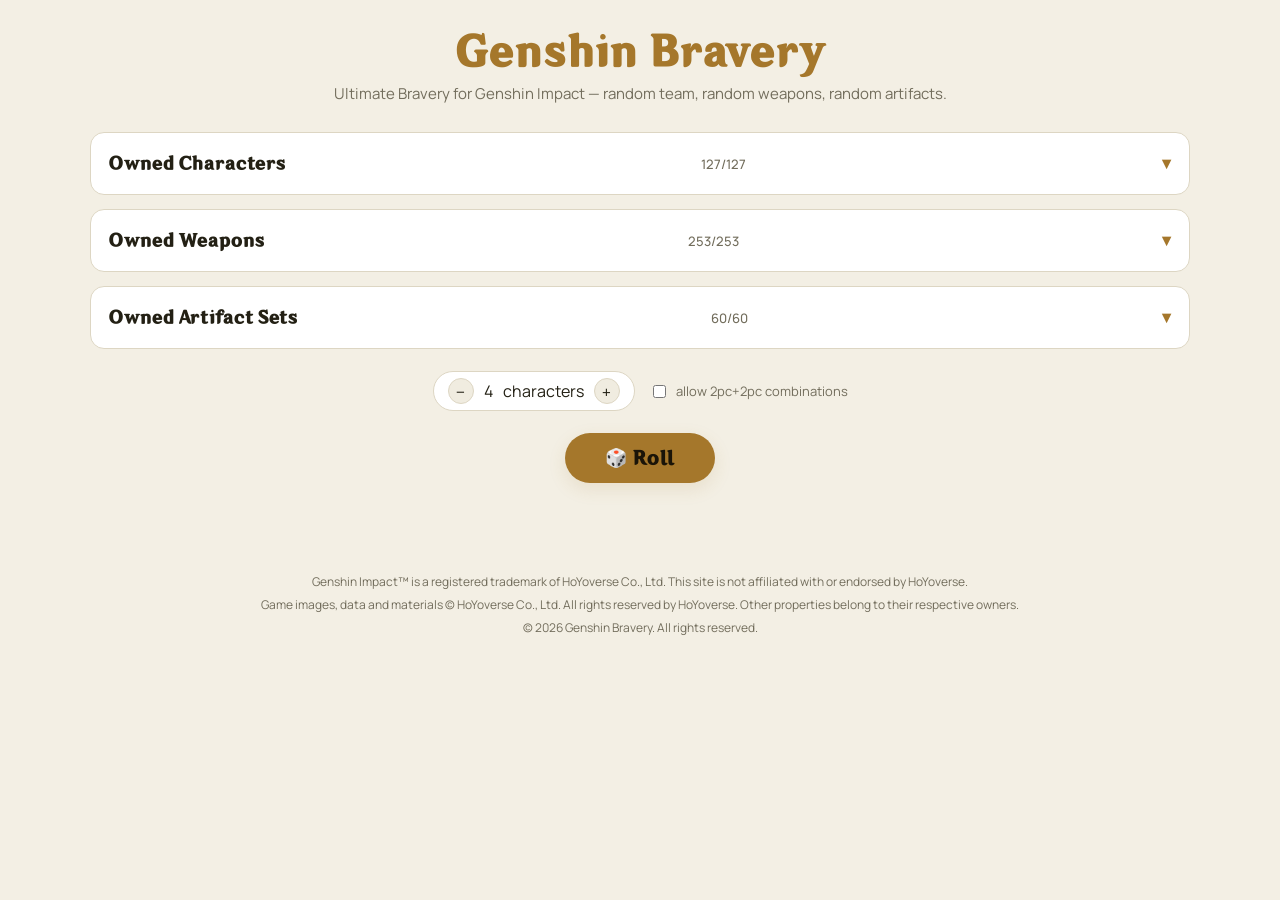
==== index.html @ 504bc33a "Rename teyvat-roulette_1.html to index.html" ====
<!DOCTYPE html>
<html lang="en">
<head>
<meta charset="UTF-8">
<meta name="viewport" content="width=device-width, initial-scale=1, viewport-fit=cover">
<title>Genshin Bravery</title>
<link rel="preconnect" href="https://fonts.googleapis.com">
<link rel="preconnect" href="https://fonts.gstatic.com" crossorigin>
<link href="https://fonts.googleapis.com/css2?family=Manrope:wght@400;500;600;700&display=swap" rel="stylesheet">
<link rel="stylesheet" href="styles.css">
</head>
<body>
<div class="wrap">
<header>
  <h1>Genshin Bravery</h1>
  <p>Ultimate Bravery for Genshin Impact — random team, random weapons, random artifacts.</p>
</header>

<div class="card"><details id="det-chars"><summary>Owned Characters <span class="count" id="chars-count"></span></summary><div id="chars-groups"></div></details></div>
<div class="card"><details id="det-weapons"><summary>Owned Weapons <span class="count" id="weapons-count"></span></summary><div id="weapons-groups"></div></details></div>
<div class="card"><details id="det-artifacts"><summary>Owned Artifact Sets <span class="count" id="artifacts-count"></span></summary><div id="artifacts-groups"></div></details></div>

<div class="controls">
  <div class="stepper"><button id="team-dec">−</button><span id="team-size">4</span> characters<button id="team-inc">+</button></div>
  <label class="toggle-row"><input type="checkbox" id="combo-toggle"> allow 2pc+2pc combinations</label>
</div>

<button class="roll-btn" id="roll-btn">🎲 Roll</button>
<div id="msg"></div>
<div id="results"></div>

<footer>Genshin Impact™ is a registered trademark of HoYoverse Co., Ltd. This site is not affiliated with or endorsed by HoYoverse.</footer>
<footer>Game images, data and materials © HoYoverse Co., Ltd. All rights reserved by HoYoverse. Other properties belong to their respective owners.</footer>
<footer>© 2026 Genshin Bravery. All rights reserved.</footer>
</div>

<script src="data.js"></script>
<script src="app.js"></script>
</body>
</html>
---- styles.css ----
@font-face{
  font-family:'HYWenHei';
  src:url('./fonts/HYWenHei.woff2') format('woff2');
  font-style:normal;
  font-display:swap;
}
:root{
  --bg:#12141c; --surface:#191c27; --surface2:#212533; --line:#2c3040;
  --text:#eae7dc; --muted:#9296a8; --gold:#caa452; --gold-soft:#caa45233;
  box-sizing:border-box;
  padding-top:env(safe-area-inset-top,0px);
  padding-bottom:env(safe-area-inset-bottom,0px);
}
@media (prefers-color-scheme: light){
  :root:not([data-theme="dark"]){
    --bg:#f3efe4; --surface:#ffffff; --surface2:#f0ece0; --line:#ddd6c3;
    --text:#232014; --muted:#726d5c; --gold:#a5772b; --gold-soft:#a5772b22;
  }
}
:root[data-theme="dark"]{
  --bg:#12141c; --surface:#191c27; --surface2:#212533; --line:#2c3040;
  --text:#eae7dc; --muted:#9296a8; --gold:#caa452; --gold-soft:#caa45233;
}
*{box-sizing:border-box;}
html{scroll-padding-top:env(safe-area-inset-top,0px);}
body{margin:0; background:var(--bg); color:var(--text); font-family:'Manrope',system-ui,sans-serif; min-height:100%; padding:28px 18px 60px;}
.wrap{max-width:1100px; margin:0 auto;}
header{text-align:center; margin-bottom:28px;}
h1{font-family:'HYWenHei',serif; font-weight:700; letter-spacing:.02em; font-size:clamp(28px,6vw,40px); margin:0 0 6px; color:var(--gold);}
header p{color:var(--muted); margin:0; font-size:15px;}
.card{background:var(--surface); border:1px solid var(--line); border-radius:14px; padding:16px 18px; margin-bottom:14px;}
details summary{cursor:pointer; font-family:'HYWenHei',serif; font-size:17px; font-weight:600; list-style:none; display:flex; justify-content:space-between; align-items:center; padding:4px 0;}
details summary::-webkit-details-marker{display:none;}
summary .count{font-family:'Manrope',sans-serif; font-weight:500; font-size:13px; color:var(--muted);}
summary::after{content:'▾'; color:var(--gold); transition:transform .2s;}
details[open] summary::after{transform:rotate(180deg);}
.group{margin-top:14px;}
.group-head{display:flex; justify-content:space-between; align-items:center; margin-bottom:9px;}
.group-head b{font-size:13px; letter-spacing:.03em;}
.group-head .mini{background:none; border:1px solid var(--line); color:var(--muted); font-size:11px; border-radius:20px; padding:3px 9px; cursor:pointer;}
.chips{display:grid; grid-template-columns:repeat(auto-fill,minmax(74px,1fr)); gap:12px 9px;}
.item-card{display:flex; flex-direction:column; align-items:center; gap:5px; cursor:pointer; user-select:none;}
.thumb{width:100%; aspect-ratio:1/1; border-radius:11px; background:var(--surface2); border:2px solid var(--line); display:flex; align-items:center; justify-content:center; font-family:'HYWenHei',serif; font-weight:600; font-size:17px; color:var(--muted); position:relative; overflow:hidden; transition:opacity .15s, border-color .15s;}
.thumb img{width:100%; height:100%; object-fit:cover; display:block;}
.item-card:not(.on) .thumb{opacity:.4;}
.item-card.on .thumb{border-color:var(--accent,var(--gold));}
.thumb .check{position:absolute; top:3px; right:3px; width:16px; height:16px; border-radius:50%; background:var(--accent,var(--gold)); color:#12141c; font-size:10px; font-weight:700; display:none; align-items:center; justify-content:center;}
.item-card.on .thumb .check{display:flex;}
.item-label{font-size:10.5px; text-align:center; line-height:1.2; color:var(--text); max-width:80px;}
.controls{display:flex; flex-wrap:wrap; gap:14px; align-items:center; justify-content:center; margin:22px 0;}
.stepper{display:flex; align-items:center; gap:10px; background:var(--surface); border:1px solid var(--line); border-radius:20px; padding:6px 14px;}
.stepper button{width:26px; height:26px; border-radius:50%; border:1px solid var(--line); background:var(--surface2); color:var(--text); font-size:15px; cursor:pointer;}
.toggle-row{display:flex; align-items:center; gap:7px; font-size:13px; color:var(--muted);}
.toggle-row input{accent-color:var(--gold);}
.roll-btn{display:block; margin:0 auto 30px; font-family:'HYWenHei',serif; font-weight:700; font-size:18px; letter-spacing:.03em; background:var(--gold); color:#1a1408; border:none; padding:14px 40px; border-radius:30px; cursor:pointer; box-shadow:0 6px 18px var(--gold-soft);}
.roll-btn:active{transform:translateY(1px);}
#msg{text-align:center; color:var(--muted); font-size:14px; min-height:20px; margin-bottom:10px;}
#results{display:flex; flex-wrap:wrap; justify-content:center; gap:14px;}
.result-card{background:var(--surface); border:1px solid var(--line); border-top:4px solid var(--elc,var(--gold)); border-radius:12px; padding:16px 10px; min-width:0; width:calc((100% - 42px) / 4); height:620px; display:flex; flex-direction:column; align-items:center; position:relative;}
.result-card .result-head{display:flex; flex-direction:column; align-items:center; gap:8px; width:100%; height:190px; flex-shrink:0; text-align:center;}
.result-card .result-icon{width:100%; aspect-ratio:1; height:auto; border-radius:10px; overflow:hidden; border:1px solid var(--line); background:var(--surface2); display:flex; align-items:center; justify-content:center; font-family:'HYWenHei',serif; font-size:12px; font-weight:700; color:var(--text); text-transform:uppercase; flex-shrink:0;}
.result-card .result-head .result-icon{max-width:130px;}
.result-card .result-icon img{width:100%; height:100%; object-fit:cover; display:block;}
.result-card h3{margin:0 0 2px; font-family:'HYWenHei',serif; font-size:19px;}
.result-card .elem{font-size:12px; color:var(--elc,var(--muted)); font-weight:700; letter-spacing:.04em; margin-bottom:12px;}
.result-card .result-section{width:100%; display:flex; justify-content:center; text-align:center;}
.result-card .weapon-result{height:250px; flex-shrink:0; align-items:center;}
.result-card .artifact-result{height:140px; flex-shrink:0; align-items:flex-end; padding-bottom:18px;}
.result-card .result-item{display:flex; flex-direction:column; align-items:center; gap:6px; min-height:22px; max-width:100%; color:var(--text); font-size:11px; word-break:break-word;}
.result-card .result-item b{font-weight:600; line-height:1.2; min-height:27px; display:flex; align-items:flex-start; justify-content:center;}
.result-card .weapon-result .result-item{width:100%;}
.result-card .weapon-result .result-icon{max-width:104px;}
.result-card .artifact-group{display:flex; justify-content:center; gap:6px; width:100%;}
.result-card .artifact-group .result-item{width:calc(50% - 3px);}
.result-card .artifact-group .result-icon{max-width:76px;}
.result-card .result-item .mini-icon{width:20px; height:20px; border-radius:6px; object-fit:cover; display:flex; align-items:center; justify-content:center; background:var(--surface2); border:1px solid var(--line); font-size:8px; color:var(--text); font-family:'HYWenHei',serif; overflow:hidden; flex-shrink:0;}
.result-card .result-item .mini-icon img{width:100%; height:100%; object-fit:cover; display:block;}
.result-card .note{position:absolute; left:10px; right:10px; bottom:6px; font-size:11px; color:var(--gold); text-align:center;}
footer{text-align:center; color:var(--muted); font-size:12px; margin-top:30px;}
footer + footer{margin-top:6px;}
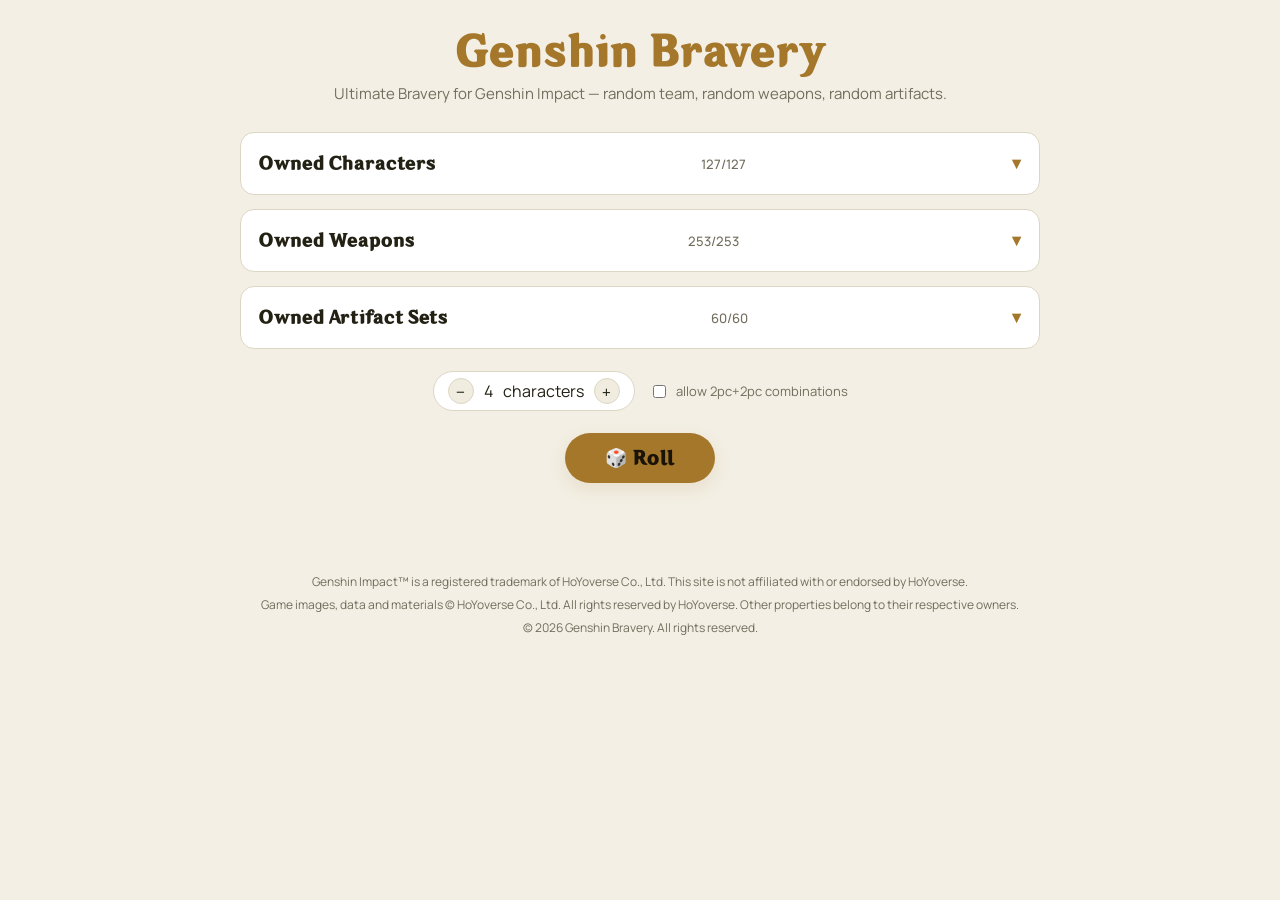
==== commit e4a57090: "added Tartaglia as the browser icon" ====
--- a/index.html
+++ b/index.html
@@ -4,6 +4,7 @@
 <meta charset="UTF-8">
 <meta name="viewport" content="width=device-width, initial-scale=1, viewport-fit=cover">
 <title>Genshin Bravery</title>
+<link rel="icon" type="image/png" href="images/characters/tartaglia.png">
 <link rel="preconnect" href="https://fonts.googleapis.com">
 <link rel="preconnect" href="https://fonts.gstatic.com" crossorigin>
 <link href="https://fonts.googleapis.com/css2?family=Manrope:wght@400;500;600;700&display=swap" rel="stylesheet">
--- a/styles.css
+++ b/styles.css
@@ -24,7 +24,7 @@
 *{box-sizing:border-box;}
 html{scroll-padding-top:env(safe-area-inset-top,0px);}
 body{margin:0; background:var(--bg); color:var(--text); font-family:'Manrope',system-ui,sans-serif; min-height:100%; padding:28px 18px 60px;}
-.wrap{max-width:1100px; margin:0 auto;}
+.wrap{max-width:800px; margin:0 auto;}
 header{text-align:center; margin-bottom:28px;}
 h1{font-family:'HYWenHei',serif; font-weight:700; letter-spacing:.02em; font-size:clamp(28px,6vw,40px); margin:0 0 6px; color:var(--gold);}
 header p{color:var(--muted); margin:0; font-size:15px;}
@@ -55,24 +55,30 @@
 .roll-btn{display:block; margin:0 auto 30px; font-family:'HYWenHei',serif; font-weight:700; font-size:18px; letter-spacing:.03em; background:var(--gold); color:#1a1408; border:none; padding:14px 40px; border-radius:30px; cursor:pointer; box-shadow:0 6px 18px var(--gold-soft);}
 .roll-btn:active{transform:translateY(1px);}
 #msg{text-align:center; color:var(--muted); font-size:14px; min-height:20px; margin-bottom:10px;}
-#results{display:flex; flex-wrap:wrap; justify-content:center; gap:14px;}
-.result-card{background:var(--surface); border:1px solid var(--line); border-top:4px solid var(--elc,var(--gold)); border-radius:12px; padding:16px 10px; min-width:0; width:calc((100% - 42px) / 4); height:620px; display:flex; flex-direction:column; align-items:center; position:relative;}
-.result-card .result-head{display:flex; flex-direction:column; align-items:center; gap:8px; width:100%; height:190px; flex-shrink:0; text-align:center;}
+#results{display:grid; grid-template-columns:repeat(auto-fit,minmax(145px,1fr)); gap:14px;}
+.result-card{background:var(--surface); border:1px solid var(--line); border-top:4px solid var(--elc,var(--gold)); border-radius:12px; padding:16px 10px; min-width:0; width:100%; height:550px; display:flex; flex-direction:column; align-items:center; position:relative;}
+.result-card.combo-result{height:550px;}
+.result-card .result-head{display:flex; flex-direction:column; align-items:center; gap:6px; width:100%; height:125px; flex-shrink:0; text-align:center;}
 .result-card .result-icon{width:100%; aspect-ratio:1; height:auto; border-radius:10px; overflow:hidden; border:1px solid var(--line); background:var(--surface2); display:flex; align-items:center; justify-content:center; font-family:'HYWenHei',serif; font-size:12px; font-weight:700; color:var(--text); text-transform:uppercase; flex-shrink:0;}
-.result-card .result-head .result-icon{max-width:130px;}
+.result-card .result-head .result-icon{max-width:104px;}
 .result-card .result-icon img{width:100%; height:100%; object-fit:cover; display:block;}
-.result-card h3{margin:0 0 2px; font-family:'HYWenHei',serif; font-size:19px;}
-.result-card .elem{font-size:12px; color:var(--elc,var(--muted)); font-weight:700; letter-spacing:.04em; margin-bottom:12px;}
+.result-card h3{margin:0 0 2px; font-family:'HYWenHei',serif; font-size:15px;}
+.result-card .elem{font-size:10px; color:var(--elc,var(--muted)); font-weight:700; letter-spacing:.04em; margin-bottom:10px;}
 .result-card .result-section{width:100%; display:flex; justify-content:center; text-align:center;}
-.result-card .weapon-result{height:250px; flex-shrink:0; align-items:center;}
+.result-card .weapon-result{height:220px; flex-shrink:0; align-items:center;}
 .result-card .artifact-result{height:140px; flex-shrink:0; align-items:flex-end; padding-bottom:18px;}
-.result-card .result-item{display:flex; flex-direction:column; align-items:center; gap:6px; min-height:22px; max-width:100%; color:var(--text); font-size:11px; word-break:break-word;}
+.result-card.combo-result .weapon-result{height:175px;}
+.result-card.combo-result .artifact-result{height:210px; align-items:center; padding-bottom:0;}
+.result-card .result-item{display:flex; flex-direction:column; align-items:center; gap:6px; min-height:22px; max-width:100%; color:var(--text); font-size:11px; overflow-wrap:anywhere;}
 .result-card .result-item b{font-weight:600; line-height:1.2; min-height:27px; display:flex; align-items:flex-start; justify-content:center;}
 .result-card .weapon-result .result-item{width:100%;}
 .result-card .weapon-result .result-icon{max-width:104px;}
 .result-card .artifact-group{display:flex; justify-content:center; gap:6px; width:100%;}
 .result-card .artifact-group .result-item{width:calc(50% - 3px);}
-.result-card .artifact-group .result-icon{max-width:76px;}
+.result-card .artifact-group .result-icon{max-width:104px;}
+.result-card .artifact-group.combo{flex-direction:column; align-items:center; gap:5px;}
+.result-card .artifact-group.combo .result-item{width:100%;}
+.result-card .artifact-group.combo .result-icon{max-width:68px;}
 .result-card .result-item .mini-icon{width:20px; height:20px; border-radius:6px; object-fit:cover; display:flex; align-items:center; justify-content:center; background:var(--surface2); border:1px solid var(--line); font-size:8px; color:var(--text); font-family:'HYWenHei',serif; overflow:hidden; flex-shrink:0;}
 .result-card .result-item .mini-icon img{width:100%; height:100%; object-fit:cover; display:block;}
 .result-card .note{position:absolute; left:10px; right:10px; bottom:6px; font-size:11px; color:var(--gold); text-align:center;}
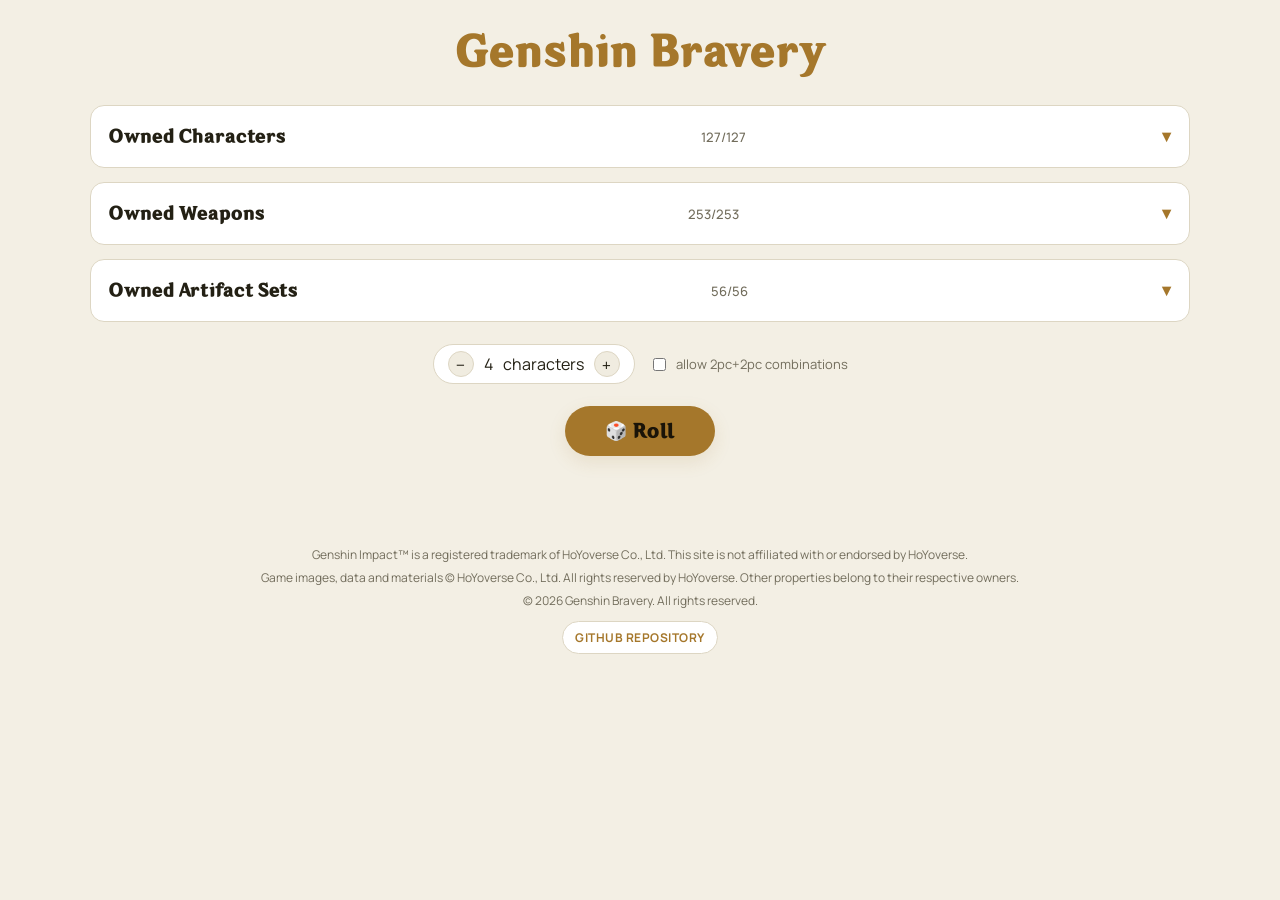
==== commit f6f8dcfe: "check changelog for changes" ====
--- a/index.html
+++ b/index.html
@@ -14,7 +14,6 @@
 <div class="wrap">
 <header>
   <h1>Genshin Bravery</h1>
-  <p>Ultimate Bravery for Genshin Impact — random team, random weapons, random artifacts.</p>
 </header>
 
 <div class="card"><details id="det-chars"><summary>Owned Characters <span class="count" id="chars-count"></span></summary><div id="chars-groups"></div></details></div>
@@ -33,6 +32,7 @@
 <footer>Genshin Impact™ is a registered trademark of HoYoverse Co., Ltd. This site is not affiliated with or endorsed by HoYoverse.</footer>
 <footer>Game images, data and materials © HoYoverse Co., Ltd. All rights reserved by HoYoverse. Other properties belong to their respective owners.</footer>
 <footer>© 2026 Genshin Bravery. All rights reserved.</footer>
+<footer><a class="repo-badge" href="https://github.com/lockedluster/genshin-bravery" target="_blank" rel="noopener noreferrer">GitHub Repository</a></footer>
 </div>
 
 <script src="data.js"></script>
--- a/styles.css
+++ b/styles.css
@@ -24,8 +24,10 @@
 *{box-sizing:border-box;}
 html{scroll-padding-top:env(safe-area-inset-top,0px);}
 body{margin:0; background:var(--bg); color:var(--text); font-family:'Manrope',system-ui,sans-serif; min-height:100%; padding:28px 18px 60px;}
-.wrap{max-width:800px; margin:0 auto;}
+.wrap{max-width:1100px; margin:0 auto;}
 header{text-align:center; margin-bottom:28px;}
+.repo-badge{display:inline-flex; align-items:center; justify-content:center; padding:7px 12px; border-radius:999px; border:1px solid var(--line); background:var(--surface); color:var(--gold); text-decoration:none; font-size:12px; font-weight:700; letter-spacing:.04em; text-transform:uppercase; transition:all .15s ease;}
+.repo-badge:hover,.repo-badge:focus-visible{background:var(--surface2); border-color:var(--gold); text-decoration:none; transform:translateY(-1px);}
 h1{font-family:'HYWenHei',serif; font-weight:700; letter-spacing:.02em; font-size:clamp(28px,6vw,40px); margin:0 0 6px; color:var(--gold);}
 header p{color:var(--muted); margin:0; font-size:15px;}
 .card{background:var(--surface); border:1px solid var(--line); border-radius:14px; padding:16px 18px; margin-bottom:14px;}
@@ -55,8 +57,8 @@
 .roll-btn{display:block; margin:0 auto 30px; font-family:'HYWenHei',serif; font-weight:700; font-size:18px; letter-spacing:.03em; background:var(--gold); color:#1a1408; border:none; padding:14px 40px; border-radius:30px; cursor:pointer; box-shadow:0 6px 18px var(--gold-soft);}
 .roll-btn:active{transform:translateY(1px);}
 #msg{text-align:center; color:var(--muted); font-size:14px; min-height:20px; margin-bottom:10px;}
-#results{display:grid; grid-template-columns:repeat(auto-fit,minmax(145px,1fr)); gap:14px;}
-.result-card{background:var(--surface); border:1px solid var(--line); border-top:4px solid var(--elc,var(--gold)); border-radius:12px; padding:16px 10px; min-width:0; width:100%; height:550px; display:flex; flex-direction:column; align-items:center; position:relative;}
+#results{display:grid; grid-template-columns:repeat(auto-fit,minmax(145px,max-content)); gap:14px; justify-content:center;}
+.result-card{background:var(--surface); border:1px solid var(--line); border-top:4px solid var(--elc,var(--gold)); border-radius:12px; padding:16px 10px; min-width:0; width:175px; max-width:100%; height:550px; display:flex; flex-direction:column; align-items:center; position:relative;}
 .result-card.combo-result{height:550px;}
 .result-card .result-head{display:flex; flex-direction:column; align-items:center; gap:6px; width:100%; height:125px; flex-shrink:0; text-align:center;}
 .result-card .result-icon{width:100%; aspect-ratio:1; height:auto; border-radius:10px; overflow:hidden; border:1px solid var(--line); background:var(--surface2); display:flex; align-items:center; justify-content:center; font-family:'HYWenHei',serif; font-size:12px; font-weight:700; color:var(--text); text-transform:uppercase; flex-shrink:0;}
@@ -84,3 +86,4 @@
 .result-card .note{position:absolute; left:10px; right:10px; bottom:6px; font-size:11px; color:var(--gold); text-align:center;}
 footer{text-align:center; color:var(--muted); font-size:12px; margin-top:30px;}
 footer + footer{margin-top:6px;}
+footer:last-child{margin-top:12px;}
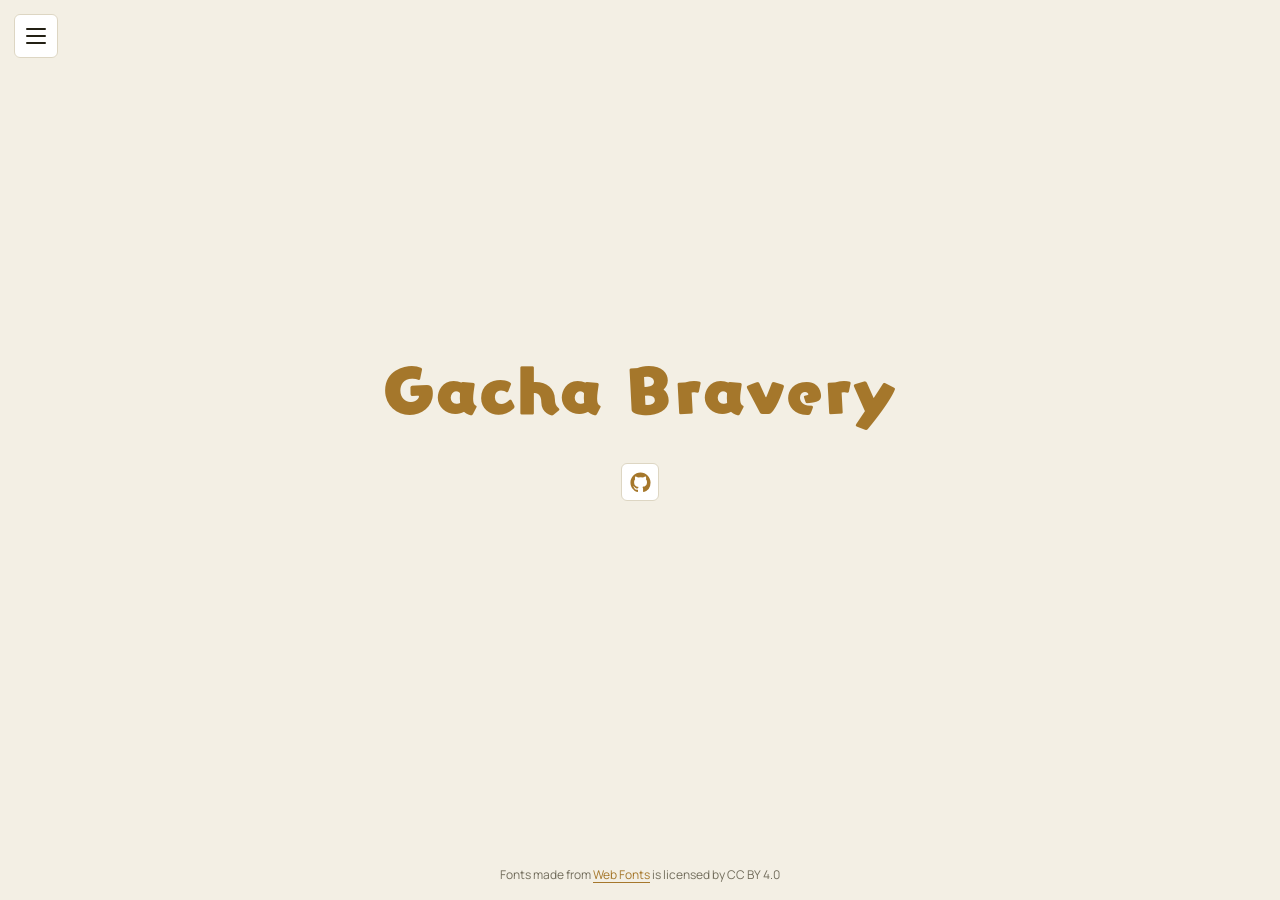
==== commit 6782cf8c: "10/10/26 Changelog" ====
--- a/index.html
+++ b/index.html
@@ -3,39 +3,42 @@
 <head>
 <meta charset="UTF-8">
 <meta name="viewport" content="width=device-width, initial-scale=1, viewport-fit=cover">
-<title>Genshin Bravery</title>
+<title>Gacha Bravery</title>
 <link rel="icon" type="image/png" href="images/characters/tartaglia.png">
 <link rel="preconnect" href="https://fonts.googleapis.com">
 <link rel="preconnect" href="https://fonts.gstatic.com" crossorigin>
 <link href="https://fonts.googleapis.com/css2?family=Manrope:wght@400;500;600;700&display=swap" rel="stylesheet">
 <link rel="stylesheet" href="styles.css">
 </head>
-<body>
-<div class="wrap">
-<header>
-  <h1>Genshin Bravery</h1>
-</header>
-
-<div class="card"><details id="det-chars"><summary>Owned Characters <span class="count" id="chars-count"></span></summary><div id="chars-groups"></div></details></div>
-<div class="card"><details id="det-weapons"><summary>Owned Weapons <span class="count" id="weapons-count"></span></summary><div id="weapons-groups"></div></details></div>
-<div class="card"><details id="det-artifacts"><summary>Owned Artifact Sets <span class="count" id="artifacts-count"></span></summary><div id="artifacts-groups"></div></details></div>
-
-<div class="controls">
-  <div class="stepper"><button id="team-dec">−</button><span id="team-size">4</span> characters<button id="team-inc">+</button></div>
-  <label class="toggle-row"><input type="checkbox" id="combo-toggle"> allow 2pc+2pc combinations</label>
-</div>
-
-<button class="roll-btn" id="roll-btn">🎲 Roll</button>
-<div id="msg"></div>
-<div id="results"></div>
-
-<footer>Genshin Impact™ is a registered trademark of HoYoverse Co., Ltd. This site is not affiliated with or endorsed by HoYoverse.</footer>
-<footer>Game images, data and materials © HoYoverse Co., Ltd. All rights reserved by HoYoverse. Other properties belong to their respective owners.</footer>
-<footer>© 2026 Genshin Bravery. All rights reserved.</footer>
-<footer><a class="repo-badge" href="https://github.com/lockedluster/genshin-bravery" target="_blank" rel="noopener noreferrer">GitHub Repository</a></footer>
-</div>
-
-<script src="data.js"></script>
-<script src="app.js"></script>
+<body class="landing-page">
+<button class="sidebar-toggle" type="button" aria-label="Open game menu" aria-controls="game-sidebar" aria-expanded="false">
+  <span></span><span></span><span></span>
+</button>
+<aside class="game-sidebar" id="game-sidebar" aria-label="Game options" aria-hidden="true" inert>
+  <h2>Games</h2>
+  <nav>
+    <a class="game-link" href="index.html">Home</a>
+    <a class="game-link" href="genshin.html">Genshin Impact</a>
+    <button class="game-link" type="button" disabled aria-label="Honkai: Star Rail, unavailable">
+      Honkai: Star Rail
+    </button>
+    <button class="game-link" type="button" disabled aria-label="Zenless Zone Zero, unavailable">
+      Zenless Zone Zero
+    </button>
+    <button class="game-link" type="button" disabled aria-label="Wuthering Waves, unavailable">
+      Wuthering Waves
+    </button>
+  </nav>
+</aside>
+<main class="landing-main">
+  <h1>Gacha Bravery</h1>
+  <a class="github-link" href="https://github.com/lockedluster" target="_blank" rel="noopener noreferrer" aria-label="GitHub profile: lockedluster" title="GitHub profile">
+    <svg viewBox="0 0 24 24" aria-hidden="true"><path fill="currentColor" d="M12 .5C5.65.5.5 5.65.5 12c0 5.09 3.29 9.4 7.86 10.93.58.1.79-.25.79-.56 0-.27-.01-1.16-.02-2.1-3.2.7-3.88-1.36-3.88-1.36-.53-1.34-1.28-1.7-1.28-1.7-1.05-.72.08-.71.08-.71 1.16.08 1.77 1.19 1.77 1.19 1.03 1.76 2.7 1.25 3.36.95.1-.74.4-1.25.73-1.54-2.55-.29-5.23-1.28-5.23-5.7 0-1.26.45-2.29 1.19-3.1-.12-.29-.52-1.47.11-3.06 0 0 .97-.31 3.18 1.18a11.1 11.1 0 0 1 5.79 0c2.2-1.49 3.17-1.18 3.17-1.18.63 1.59.23 2.77.12 3.06.74.81 1.18 1.84 1.18 3.1 0 4.43-2.69 5.41-5.25 5.69.41.36.78 1.06.78 2.14 0 1.54-.01 2.78-.01 3.16 0 .31.21.67.8.56A11.5 11.5 0 0 0 23.5 12C23.5 5.65 18.35.5 12 .5Z"/></svg>
+  </a>
+</main>
+<script src="sidebar.js"></script>
+<footer class="landing-footer">
+  <div>Fonts made from <a href="http://www.onlinewebfonts.com">Web Fonts</a> is licensed by CC BY 4.0</div>
+</footer>
 </body>
 </html>
--- a/styles.css
+++ b/styles.css
@@ -1,6 +1,12 @@
 @font-face{
   font-family:'HYWenHei';
   src:url('./fonts/HYWenHei.woff2') format('woff2');
+  font-style:normal;
+  font-display:swap;
+}
+@font-face{
+  font-family:'FOT-Yuruka Std';
+  src:url('./fonts/FOT-Yuruka Std.woff2') format('woff2');
   font-style:normal;
   font-display:swap;
 }
@@ -28,6 +34,9 @@
 header{text-align:center; margin-bottom:28px;}
 .repo-badge{display:inline-flex; align-items:center; justify-content:center; padding:7px 12px; border-radius:999px; border:1px solid var(--line); background:var(--surface); color:var(--gold); text-decoration:none; font-size:12px; font-weight:700; letter-spacing:.04em; text-transform:uppercase; transition:all .15s ease;}
 .repo-badge:hover,.repo-badge:focus-visible{background:var(--surface2); border-color:var(--gold); text-decoration:none; transform:translateY(-1px);}
+.github-link{display:inline-flex; width:38px; height:38px; align-items:center; justify-content:center; border:1px solid var(--line); border-radius:6px; background:var(--surface); color:var(--gold); transition:background .15s ease,border-color .15s ease,color .15s ease;}
+.github-link svg{width:21px; height:21px;}
+.github-link:hover,.github-link:focus-visible{background:var(--surface2); border-color:var(--gold); color:var(--text);}
 h1{font-family:'HYWenHei',serif; font-weight:700; letter-spacing:.02em; font-size:clamp(28px,6vw,40px); margin:0 0 6px; color:var(--gold);}
 header p{color:var(--muted); margin:0; font-size:15px;}
 .card{background:var(--surface); border:1px solid var(--line); border-radius:14px; padding:16px 18px; margin-bottom:14px;}
@@ -58,7 +67,9 @@
 .roll-btn:active{transform:translateY(1px);}
 #msg{text-align:center; color:var(--muted); font-size:14px; min-height:20px; margin-bottom:10px;}
 #results{display:grid; grid-template-columns:repeat(auto-fit,minmax(145px,max-content)); gap:14px; justify-content:center;}
-.result-card{background:var(--surface); border:1px solid var(--line); border-top:4px solid var(--elc,var(--gold)); border-radius:12px; padding:16px 10px; min-width:0; width:175px; max-width:100%; height:550px; display:flex; flex-direction:column; align-items:center; position:relative;}
+.result-card{background:var(--surface); border:1px solid var(--line); border-top:4px solid var(--elc,var(--gold)); border-radius:12px; padding:16px 10px; min-width:0; width:175px; max-width:100%; height:550px; display:flex; flex-direction:column; align-items:center; position:relative; animation:result-card-reveal .42s cubic-bezier(.2,.75,.3,1) both; animation-delay:var(--reveal-delay,0ms);}
+@keyframes result-card-reveal{from{opacity:0; transform:translateY(14px) scale(.97);}to{opacity:1; transform:translateY(0) scale(1);}}
+@media (prefers-reduced-motion:reduce){.result-card{animation:none;}}
 .result-card.combo-result{height:550px;}
 .result-card .result-head{display:flex; flex-direction:column; align-items:center; gap:6px; width:100%; height:125px; flex-shrink:0; text-align:center;}
 .result-card .result-icon{width:100%; aspect-ratio:1; height:auto; border-radius:10px; overflow:hidden; border:1px solid var(--line); background:var(--surface2); display:flex; align-items:center; justify-content:center; font-family:'HYWenHei',serif; font-size:12px; font-weight:700; color:var(--text); text-transform:uppercase; flex-shrink:0;}
@@ -87,3 +98,26 @@
 footer{text-align:center; color:var(--muted); font-size:12px; margin-top:30px;}
 footer + footer{margin-top:6px;}
 footer:last-child{margin-top:12px;}
+.landing-page{display:flex; flex-direction:column; min-height:100vh; padding:0;}
+.game-sidebar{position:fixed; z-index:20; inset:0 auto 0 0; width:min(280px,85vw); padding:76px 18px 24px; background:var(--surface); border-right:1px solid var(--line); box-shadow:12px 0 32px #0003; transform:translateX(-105%); visibility:hidden; transition:transform .22s ease,visibility .22s;}
+.sidebar-open .game-sidebar{transform:translateX(0); visibility:visible;}
+.sidebar-toggle{position:fixed; z-index:30; top:14px; left:14px; display:grid; align-content:center; justify-items:center; gap:5px; width:44px; height:44px; padding:0; border:1px solid var(--line); border-radius:6px; background:var(--surface); color:var(--text); cursor:pointer;}
+.sidebar-toggle span{width:20px; height:2px; border-radius:1px; background:currentColor;}
+.sidebar-toggle:hover,.sidebar-toggle:focus-visible{border-color:var(--gold); outline-color:var(--gold);}
+.game-sidebar h2{margin:0 0 22px; color:var(--muted); font-size:12px; font-weight:700; letter-spacing:.12em; text-transform:uppercase;}
+.game-sidebar nav{display:grid; gap:8px;}
+.game-link{display:flex; align-items:center; width:100%; min-height:46px; padding:0 13px; border:1px solid transparent; border-radius:6px; background:transparent; color:var(--text); font:600 14px 'Manrope',system-ui,sans-serif; text-align:left; text-decoration:none; cursor:pointer;}
+.game-link[href]:hover,.game-link[href]:focus-visible{background:var(--surface2); border-color:var(--line);}
+.game-link:disabled{color:var(--muted); cursor:not-allowed; opacity:.6;}
+.landing-main{display:flex; flex:1; flex-direction:column; align-items:center; justify-content:center; gap:16px; min-width:0; min-height:0; padding:32px;}
+.landing-main h1{font-family:'FOT-Yuruka Std',serif; font-weight:400; margin:0; text-align:center; font-size:clamp(32px,6vw,56px);}
+.landing-footer{display:flex; align-items:center; justify-content:center; gap:16px; width:100%; margin:0; padding:16px 24px max(16px,env(safe-area-inset-bottom,0px)); color:var(--muted); font-size:12px; line-height:1.6; text-align:center;}
+.landing-footer a{color:var(--gold); text-underline-offset:3px;}
+.landing-footer a:hover,.landing-footer a:focus-visible{color:var(--text);}
+@media(max-width:600px){
+  .game-sidebar nav{grid-template-columns:1fr;}
+  .game-link{padding:0 9px; font-size:12px;}
+  .landing-footer{padding-right:16px; padding-left:16px;}
+}
+body:not(.landing-page) .wrap{padding-top:40px;}
+@media(prefers-reduced-motion:reduce){.game-sidebar{transition:none;}}
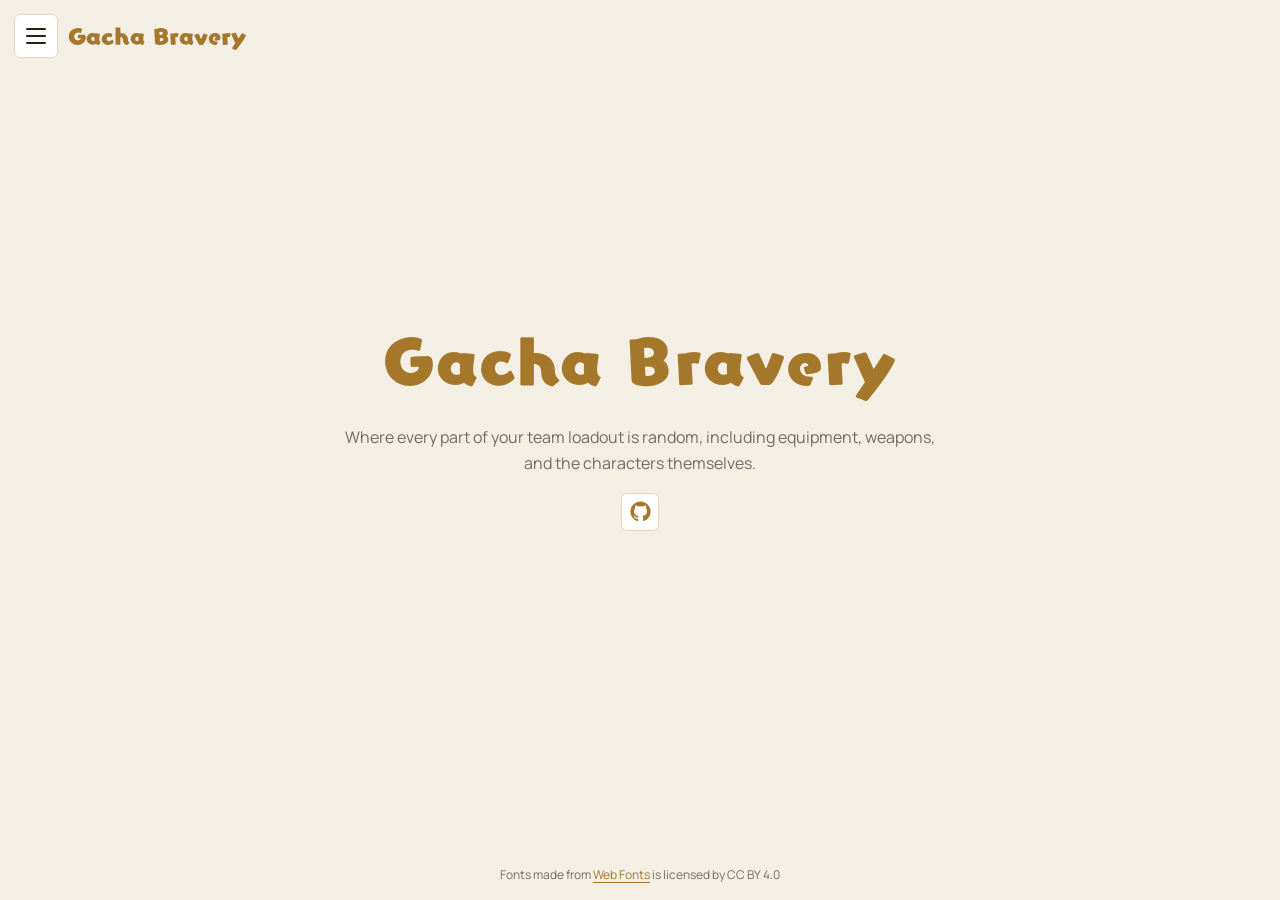
==== commit 208c1e61: "10/10/26 Changelog v2" ====
--- a/index.html
+++ b/index.html
@@ -14,10 +14,10 @@
 <button class="sidebar-toggle" type="button" aria-label="Open game menu" aria-controls="game-sidebar" aria-expanded="false">
   <span></span><span></span><span></span>
 </button>
+<a class="brand-link" href="index.html">Gacha Bravery</a>
 <aside class="game-sidebar" id="game-sidebar" aria-label="Game options" aria-hidden="true" inert>
   <h2>Games</h2>
   <nav>
-    <a class="game-link" href="index.html">Home</a>
     <a class="game-link" href="genshin.html">Genshin Impact</a>
     <button class="game-link" type="button" disabled aria-label="Honkai: Star Rail, unavailable">
       Honkai: Star Rail
@@ -32,6 +32,7 @@
 </aside>
 <main class="landing-main">
   <h1>Gacha Bravery</h1>
+  <p class="landing-description">Where every part of your team loadout is random, including equipment, weapons, and the characters themselves.</p>
   <a class="github-link" href="https://github.com/lockedluster" target="_blank" rel="noopener noreferrer" aria-label="GitHub profile: lockedluster" title="GitHub profile">
     <svg viewBox="0 0 24 24" aria-hidden="true"><path fill="currentColor" d="M12 .5C5.65.5.5 5.65.5 12c0 5.09 3.29 9.4 7.86 10.93.58.1.79-.25.79-.56 0-.27-.01-1.16-.02-2.1-3.2.7-3.88-1.36-3.88-1.36-.53-1.34-1.28-1.7-1.28-1.7-1.05-.72.08-.71.08-.71 1.16.08 1.77 1.19 1.77 1.19 1.03 1.76 2.7 1.25 3.36.95.1-.74.4-1.25.73-1.54-2.55-.29-5.23-1.28-5.23-5.7 0-1.26.45-2.29 1.19-3.1-.12-.29-.52-1.47.11-3.06 0 0 .97-.31 3.18 1.18a11.1 11.1 0 0 1 5.79 0c2.2-1.49 3.17-1.18 3.17-1.18.63 1.59.23 2.77.12 3.06.74.81 1.18 1.84 1.18 3.1 0 4.43-2.69 5.41-5.25 5.69.41.36.78 1.06.78 2.14 0 1.54-.01 2.78-.01 3.16 0 .31.21.67.8.56A11.5 11.5 0 0 0 23.5 12C23.5 5.65 18.35.5 12 .5Z"/></svg>
   </a>
--- a/styles.css
+++ b/styles.css
@@ -31,6 +31,19 @@
 html{scroll-padding-top:env(safe-area-inset-top,0px);}
 body{margin:0; background:var(--bg); color:var(--text); font-family:'Manrope',system-ui,sans-serif; min-height:100%; padding:28px 18px 60px;}
 .wrap{max-width:1100px; margin:0 auto;}
+.genshin-layout{display:grid; grid-template-columns:minmax(0,1fr) 270px; gap:22px; align-items:start;}
+.genshin-main{min-width:0;}
+.roll-history{position:sticky; top:18px; max-height:calc(100vh - 36px); overflow:auto; padding:14px;}
+.history-heading{display:flex; align-items:center; justify-content:center; padding-bottom:11px; border-bottom:1px solid var(--line); text-align:center;}
+.history-heading h2{margin:0; font-family:'HYWenHei',serif; font-size:17px;}
+#roll-history{display:grid; gap:10px; margin:0; padding:12px 0 0; list-style:none;}
+.history-empty{padding:16px 4px; color:var(--muted); font-size:12px; text-align:center;}
+.history-entry{min-width:0;}
+.history-roll{display:block; width:100%; padding:7px; border:1px solid var(--line); border-radius:6px; background:var(--surface2); cursor:pointer;}
+.history-roll:hover,.history-roll:focus-visible,.history-roll[aria-current="true"]{border-color:var(--gold); outline-color:var(--gold);}
+.history-characters{display:flex; align-items:center; justify-content:center; gap:6px; min-width:0;}
+.history-avatar{display:flex; width:42px; aspect-ratio:1; flex:0 0 42px; align-items:center; justify-content:center; overflow:hidden; border:1px solid var(--line); border-radius:5px; background:var(--surface); color:var(--muted); font:700 11px 'HYWenHei',serif;}
+.history-avatar img{display:block; width:100%; height:100%; object-fit:cover;}
 header{text-align:center; margin-bottom:28px;}
 .repo-badge{display:inline-flex; align-items:center; justify-content:center; padding:7px 12px; border-radius:999px; border:1px solid var(--line); background:var(--surface); color:var(--gold); text-decoration:none; font-size:12px; font-weight:700; letter-spacing:.04em; text-transform:uppercase; transition:all .15s ease;}
 .repo-badge:hover,.repo-badge:focus-visible{background:var(--surface2); border-color:var(--gold); text-decoration:none; transform:translateY(-1px);}
@@ -63,9 +76,9 @@
 .stepper button{width:26px; height:26px; border-radius:50%; border:1px solid var(--line); background:var(--surface2); color:var(--text); font-size:15px; cursor:pointer;}
 .toggle-row{display:flex; align-items:center; gap:7px; font-size:13px; color:var(--muted);}
 .toggle-row input{accent-color:var(--gold);}
-.roll-btn{display:block; margin:0 auto 30px; font-family:'HYWenHei',serif; font-weight:700; font-size:18px; letter-spacing:.03em; background:var(--gold); color:#1a1408; border:none; padding:14px 40px; border-radius:30px; cursor:pointer; box-shadow:0 6px 18px var(--gold-soft);}
+.roll-btn{display:block; margin:0 auto 20px; font-family:'HYWenHei',serif; font-weight:700; font-size:18px; letter-spacing:.03em; background:var(--gold); color:#1a1408; border:none; padding:14px 40px; border-radius:30px; cursor:pointer; box-shadow:0 6px 18px var(--gold-soft);}
 .roll-btn:active{transform:translateY(1px);}
-#msg{text-align:center; color:var(--muted); font-size:14px; min-height:20px; margin-bottom:10px;}
+#msg{text-align:center; color:var(--muted); font-size:14px; min-height:15px; margin-bottom:10px;}
 #results{display:grid; grid-template-columns:repeat(auto-fit,minmax(145px,max-content)); gap:14px; justify-content:center;}
 .result-card{background:var(--surface); border:1px solid var(--line); border-top:4px solid var(--elc,var(--gold)); border-radius:12px; padding:16px 10px; min-width:0; width:175px; max-width:100%; height:550px; display:flex; flex-direction:column; align-items:center; position:relative; animation:result-card-reveal .42s cubic-bezier(.2,.75,.3,1) both; animation-delay:var(--reveal-delay,0ms);}
 @keyframes result-card-reveal{from{opacity:0; transform:translateY(14px) scale(.97);}to{opacity:1; transform:translateY(0) scale(1);}}
@@ -104,6 +117,8 @@
 .sidebar-toggle{position:fixed; z-index:30; top:14px; left:14px; display:grid; align-content:center; justify-items:center; gap:5px; width:44px; height:44px; padding:0; border:1px solid var(--line); border-radius:6px; background:var(--surface); color:var(--text); cursor:pointer;}
 .sidebar-toggle span{width:20px; height:2px; border-radius:1px; background:currentColor;}
 .sidebar-toggle:hover,.sidebar-toggle:focus-visible{border-color:var(--gold); outline-color:var(--gold);}
+.brand-link{position:fixed; z-index:30; top:14px; left:68px; display:flex; min-height:44px; align-items:center; color:var(--gold); font:400 20px 'FOT-Yuruka Std','HYWenHei',serif; text-decoration:none;}
+.brand-link:hover,.brand-link:focus-visible{color:var(--text); text-decoration:none; outline-color:var(--gold);}
 .game-sidebar h2{margin:0 0 22px; color:var(--muted); font-size:12px; font-weight:700; letter-spacing:.12em; text-transform:uppercase;}
 .game-sidebar nav{display:grid; gap:8px;}
 .game-link{display:flex; align-items:center; width:100%; min-height:46px; padding:0 13px; border:1px solid transparent; border-radius:6px; background:transparent; color:var(--text); font:600 14px 'Manrope',system-ui,sans-serif; text-align:left; text-decoration:none; cursor:pointer;}
@@ -111,6 +126,7 @@
 .game-link:disabled{color:var(--muted); cursor:not-allowed; opacity:.6;}
 .landing-main{display:flex; flex:1; flex-direction:column; align-items:center; justify-content:center; gap:16px; min-width:0; min-height:0; padding:32px;}
 .landing-main h1{font-family:'FOT-Yuruka Std',serif; font-weight:400; margin:0; text-align:center; font-size:clamp(32px,6vw,56px);}
+.landing-description{max-width:620px; margin:-10px 0 0; color:var(--muted); font-size:16px; line-height:1.65; text-align:center;}
 .landing-footer{display:flex; align-items:center; justify-content:center; gap:16px; width:100%; margin:0; padding:16px 24px max(16px,env(safe-area-inset-bottom,0px)); color:var(--muted); font-size:12px; line-height:1.6; text-align:center;}
 .landing-footer a{color:var(--gold); text-underline-offset:3px;}
 .landing-footer a:hover,.landing-footer a:focus-visible{color:var(--text);}
@@ -120,4 +136,11 @@
   .landing-footer{padding-right:16px; padding-left:16px;}
 }
 body:not(.landing-page) .wrap{padding-top:40px;}
+@media(max-width:900px){
+  .genshin-layout{grid-template-columns:minmax(0,1fr) 230px; gap:14px;}
+}
+@media(max-width:680px){
+  .genshin-layout{grid-template-columns:1fr;}
+  .roll-history{position:static; max-height:340px;}
+}
 @media(prefers-reduced-motion:reduce){.game-sidebar{transition:none;}}
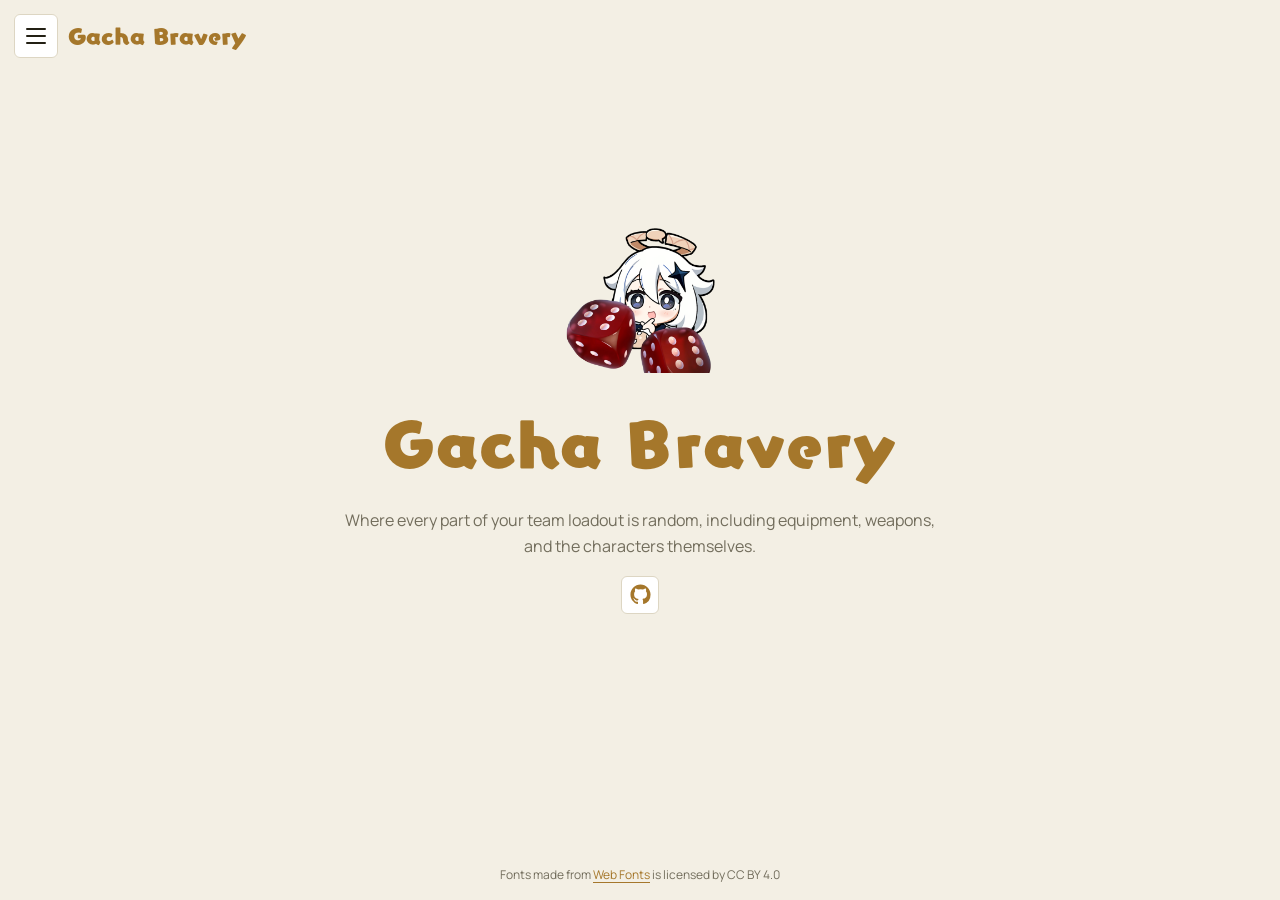
==== commit 400e81b4: "12/10/26 Changelog" ====
--- a/index.html
+++ b/index.html
@@ -4,7 +4,7 @@
 <meta charset="UTF-8">
 <meta name="viewport" content="width=device-width, initial-scale=1, viewport-fit=cover">
 <title>Gacha Bravery</title>
-<link rel="icon" type="image/png" href="images/characters/tartaglia.png">
+<link rel="icon" type="image/png" href="images/gacha-bravery-logo.png">
 <link rel="preconnect" href="https://fonts.googleapis.com">
 <link rel="preconnect" href="https://fonts.gstatic.com" crossorigin>
 <link href="https://fonts.googleapis.com/css2?family=Manrope:wght@400;500;600;700&display=swap" rel="stylesheet">
@@ -31,6 +31,7 @@
   </nav>
 </aside>
 <main class="landing-main">
+  <img class="landing-logo" src="images/gacha-bravery-logo.png" alt="">
   <h1>Gacha Bravery</h1>
   <p class="landing-description">Where every part of your team loadout is random, including equipment, weapons, and the characters themselves.</p>
   <a class="github-link" href="https://github.com/lockedluster" target="_blank" rel="noopener noreferrer" aria-label="GitHub profile: lockedluster" title="GitHub profile">
--- a/styles.css
+++ b/styles.css
@@ -125,6 +125,7 @@
 .game-link[href]:hover,.game-link[href]:focus-visible{background:var(--surface2); border-color:var(--line);}
 .game-link:disabled{color:var(--muted); cursor:not-allowed; opacity:.6;}
 .landing-main{display:flex; flex:1; flex-direction:column; align-items:center; justify-content:center; gap:16px; min-width:0; min-height:0; padding:32px;}
+.landing-logo{width:150px; height:150px; object-fit:contain;}
 .landing-main h1{font-family:'FOT-Yuruka Std',serif; font-weight:400; margin:0; text-align:center; font-size:clamp(32px,6vw,56px);}
 .landing-description{max-width:620px; margin:-10px 0 0; color:var(--muted); font-size:16px; line-height:1.65; text-align:center;}
 .landing-footer{display:flex; align-items:center; justify-content:center; gap:16px; width:100%; margin:0; padding:16px 24px max(16px,env(safe-area-inset-bottom,0px)); color:var(--muted); font-size:12px; line-height:1.6; text-align:center;}
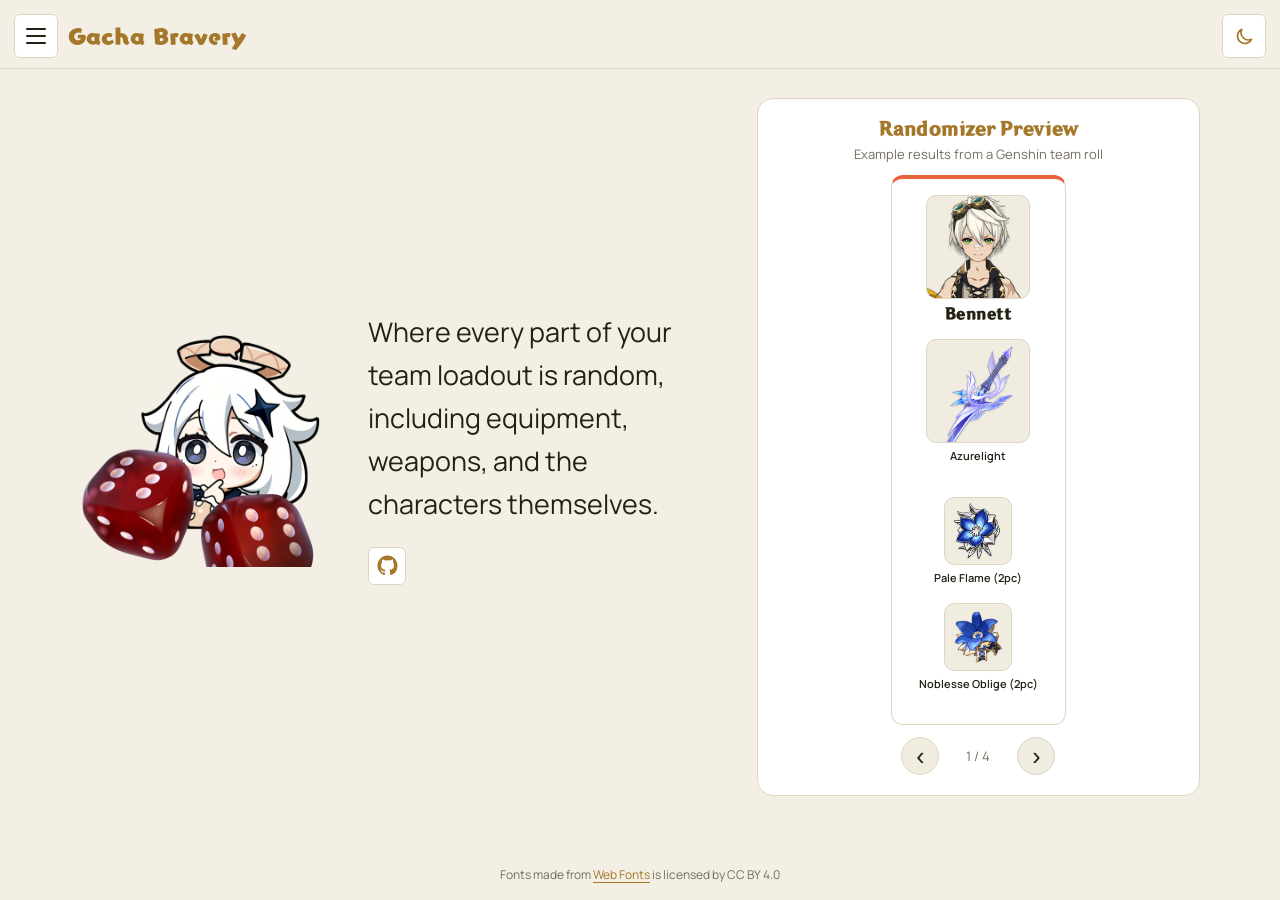
==== commit 316154b9: "28/10/26 Changelog" ====
--- a/index.html
+++ b/index.html
@@ -8,6 +8,7 @@
 <link rel="preconnect" href="https://fonts.googleapis.com">
 <link rel="preconnect" href="https://fonts.gstatic.com" crossorigin>
 <link href="https://fonts.googleapis.com/css2?family=Manrope:wght@400;500;600;700&display=swap" rel="stylesheet">
+<script src="theme.js"></script>
 <link rel="stylesheet" href="styles.css">
 </head>
 <body class="landing-page">
@@ -15,6 +16,11 @@
   <span></span><span></span><span></span>
 </button>
 <a class="brand-link" href="index.html">Gacha Bravery</a>
+<div class="topbar-divider" aria-hidden="true"></div>
+<button class="theme-toggle" type="button" aria-label="Switch to light mode" title="Switch to light mode" aria-pressed="false">
+  <svg class="theme-icon theme-icon-sun" viewBox="0 0 24 24" aria-hidden="true"><circle cx="12" cy="12" r="4"></circle><path d="M12 2v2m0 16v2M4.93 4.93l1.42 1.42m11.3 11.3 1.42 1.42M2 12h2m16 0h2M4.93 19.07l1.42-1.42m11.3-11.3 1.42-1.42"></path></svg>
+  <svg class="theme-icon theme-icon-moon" viewBox="0 0 24 24" aria-hidden="true"><path d="M20.2 15.1A8.5 8.5 0 0 1 8.9 3.8 8.5 8.5 0 1 0 20.2 15.1Z"></path></svg>
+</button>
 <aside class="game-sidebar" id="game-sidebar" aria-label="Game options" aria-hidden="true" inert>
   <h2>Games</h2>
   <nav>
@@ -31,14 +37,31 @@
   </nav>
 </aside>
 <main class="landing-main">
-  <img class="landing-logo" src="images/gacha-bravery-logo.png" alt="">
-  <h1>Gacha Bravery</h1>
-  <p class="landing-description">Where every part of your team loadout is random, including equipment, weapons, and the characters themselves.</p>
-  <a class="github-link" href="https://github.com/lockedluster" target="_blank" rel="noopener noreferrer" aria-label="GitHub profile: lockedluster" title="GitHub profile">
-    <svg viewBox="0 0 24 24" aria-hidden="true"><path fill="currentColor" d="M12 .5C5.65.5.5 5.65.5 12c0 5.09 3.29 9.4 7.86 10.93.58.1.79-.25.79-.56 0-.27-.01-1.16-.02-2.1-3.2.7-3.88-1.36-3.88-1.36-.53-1.34-1.28-1.7-1.28-1.7-1.05-.72.08-.71.08-.71 1.16.08 1.77 1.19 1.77 1.19 1.03 1.76 2.7 1.25 3.36.95.1-.74.4-1.25.73-1.54-2.55-.29-5.23-1.28-5.23-5.7 0-1.26.45-2.29 1.19-3.1-.12-.29-.52-1.47.11-3.06 0 0 .97-.31 3.18 1.18a11.1 11.1 0 0 1 5.79 0c2.2-1.49 3.17-1.18 3.17-1.18.63 1.59.23 2.77.12 3.06.74.81 1.18 1.84 1.18 3.1 0 4.43-2.69 5.41-5.25 5.69.41.36.78 1.06.78 2.14 0 1.54-.01 2.78-.01 3.16 0 .31.21.67.8.56A11.5 11.5 0 0 0 23.5 12C23.5 5.65 18.35.5 12 .5Z"/></svg>
-  </a>
+  <section class="landing-copy" aria-label="About Gacha Bravery">
+    <img class="landing-logo" src="images/gacha-bravery-logo.png" alt="Gacha Bravery logo">
+    <div class="landing-copy-text">
+      <p class="landing-description">Where every part of your team loadout is random, including equipment, weapons, and the characters themselves.</p>
+      <a class="github-link" href="https://github.com/lockedluster" target="_blank" rel="noopener noreferrer" aria-label="GitHub profile: lockedluster" title="GitHub profile">
+        <svg viewBox="0 0 24 24" aria-hidden="true"><path fill="currentColor" d="M12 .5C5.65.5.5 5.65.5 12c0 5.09 3.29 9.4 7.86 10.93.58.1.79-.25.79-.56 0-.27-.01-1.16-.02-2.1-3.2.7-3.88-1.36-3.88-1.36-.53-1.34-1.28-1.7-1.28-1.7-1.05-.72.08-.71.08-.71 1.16.08 1.77 1.19 1.77 1.19 1.03 1.76 2.7 1.25 3.36.95.1-.74.4-1.25.73-1.54-2.55-.29-5.23-1.28-5.23-5.7 0-1.26.45-2.29 1.19-3.1-.12-.29-.52-1.47.11-3.06 0 0 .97-.31 3.18 1.18a11.1 11.1 0 0 1 5.79 0c2.2-1.49 3.17-1.18 3.17-1.18.63 1.59.23 2.77.12 3.06.74.81 1.18 1.84 1.18 3.1 0 4.43-2.69 5.41-5.25 5.69.41.36.78 1.06.78 2.14 0 1.54-.01 2.78-.01 3.16 0 .31.21.67.8.56A11.5 11.5 0 0 0 23.5 12C23.5 5.65 18.35.5 12 .5Z"/></svg>
+      </a>
+    </div>
+  </section>
+  <section class="landing-carousel" aria-label="Randomizer result preview">
+    <div class="preview-heading">
+      <h2>Randomizer Preview</h2>
+      <p>Example results from a Genshin team roll</p>
+    </div>
+    <div class="preview-stage" id="preview-stage" aria-live="polite"></div>
+    <div class="preview-controls">
+      <button class="preview-arrow" id="preview-prev" type="button" aria-label="Previous result">‹</button>
+      <span class="preview-position" id="preview-position"></span>
+      <button class="preview-arrow" id="preview-next" type="button" aria-label="Next result">›</button>
+    </div>
+  </section>
 </main>
 <script src="sidebar.js"></script>
+<script src="data.js"></script>
+<script src="home-carousel.js"></script>
 <footer class="landing-footer">
   <div>Fonts made from <a href="http://www.onlinewebfonts.com">Web Fonts</a> is licensed by CC BY 4.0</div>
 </footer>
--- a/styles.css
+++ b/styles.css
@@ -13,6 +13,7 @@
 :root{
   --bg:#12141c; --surface:#191c27; --surface2:#212533; --line:#2c3040;
   --text:#eae7dc; --muted:#9296a8; --gold:#caa452; --gold-soft:#caa45233;
+  color-scheme:dark;
   box-sizing:border-box;
   padding-top:env(safe-area-inset-top,0px);
   padding-bottom:env(safe-area-inset-bottom,0px);
@@ -21,11 +22,17 @@
   :root:not([data-theme="dark"]){
     --bg:#f3efe4; --surface:#ffffff; --surface2:#f0ece0; --line:#ddd6c3;
     --text:#232014; --muted:#726d5c; --gold:#a5772b; --gold-soft:#a5772b22;
+    color-scheme:light;
   }
 }
 :root[data-theme="dark"]{
   --bg:#12141c; --surface:#191c27; --surface2:#212533; --line:#2c3040;
   --text:#eae7dc; --muted:#9296a8; --gold:#caa452; --gold-soft:#caa45233;
+}
+:root[data-theme="light"]{
+  --bg:#f3efe4; --surface:#ffffff; --surface2:#f0ece0; --line:#ddd6c3;
+  --text:#232014; --muted:#726d5c; --gold:#a5772b; --gold-soft:#a5772b22;
+  color-scheme:light;
 }
 *{box-sizing:border-box;}
 html{scroll-padding-top:env(safe-area-inset-top,0px);}
@@ -119,15 +126,34 @@
 .sidebar-toggle:hover,.sidebar-toggle:focus-visible{border-color:var(--gold); outline-color:var(--gold);}
 .brand-link{position:fixed; z-index:30; top:14px; left:68px; display:flex; min-height:44px; align-items:center; color:var(--gold); font:400 20px 'FOT-Yuruka Std','HYWenHei',serif; text-decoration:none;}
 .brand-link:hover,.brand-link:focus-visible{color:var(--text); text-decoration:none; outline-color:var(--gold);}
+.topbar-divider{position:fixed; z-index:25; top:68px; right:0; left:0; border-top:1px solid var(--line); pointer-events:none;}
+.theme-toggle{position:fixed; z-index:30; top:14px; right:14px; display:flex; width:44px; height:44px; align-items:center; justify-content:center; padding:0; border:1px solid var(--line); border-radius:6px; background:var(--surface); color:var(--gold); cursor:pointer; transition:background .15s ease,border-color .15s ease,color .15s ease;}
+.theme-toggle:hover,.theme-toggle:focus-visible{background:var(--surface2); border-color:var(--gold); color:var(--text); outline-color:var(--gold);}
+.theme-icon{width:21px; height:21px; fill:none; stroke:currentColor; stroke-linecap:round; stroke-linejoin:round; stroke-width:1.8;}
+.theme-icon-moon,:root[data-theme="light"] .theme-icon-sun{display:none;}
+:root[data-theme="light"] .theme-icon-moon{display:block;}
+:root:not([data-theme="light"]):not([data-theme="dark"]) .theme-icon-sun{display:none;}
+:root:not([data-theme="light"]):not([data-theme="dark"]) .theme-icon-moon{display:block;}
 .game-sidebar h2{margin:0 0 22px; color:var(--muted); font-size:12px; font-weight:700; letter-spacing:.12em; text-transform:uppercase;}
 .game-sidebar nav{display:grid; gap:8px;}
 .game-link{display:flex; align-items:center; width:100%; min-height:46px; padding:0 13px; border:1px solid transparent; border-radius:6px; background:transparent; color:var(--text); font:600 14px 'Manrope',system-ui,sans-serif; text-align:left; text-decoration:none; cursor:pointer;}
 .game-link[href]:hover,.game-link[href]:focus-visible{background:var(--surface2); border-color:var(--line);}
 .game-link:disabled{color:var(--muted); cursor:not-allowed; opacity:.6;}
-.landing-main{display:flex; flex:1; flex-direction:column; align-items:center; justify-content:center; gap:16px; min-width:0; min-height:0; padding:32px;}
-.landing-logo{width:150px; height:150px; object-fit:contain;}
-.landing-main h1{font-family:'FOT-Yuruka Std',serif; font-weight:400; margin:0; text-align:center; font-size:clamp(32px,6vw,56px);}
-.landing-description{max-width:620px; margin:-10px 0 0; color:var(--muted); font-size:16px; line-height:1.65; text-align:center;}
+.landing-main{display:grid; flex:1; grid-template-columns:minmax(0,1.15fr) minmax(290px,.85fr); align-items:center; gap:clamp(32px,6vw,88px); width:min(1200px,100%); min-width:0; min-height:0; margin:0 auto; padding:90px 40px 32px;}
+.landing-copy{display:flex; align-items:center; gap:clamp(22px,4vw,48px); min-width:0;}
+.landing-logo{width:clamp(150px,19vw,240px); height:auto; flex:0 0 auto; object-fit:contain;}
+.landing-copy-text{display:grid; justify-items:start; gap:22px; min-width:0;}
+.landing-description{max-width:580px; margin:0; color:var(--text); font-size:clamp(20px,2.1vw,27px); line-height:1.6; text-align:left;}
+.landing-carousel{display:grid; justify-items:center; gap:12px; min-width:0; padding:20px; border:1px solid var(--line); border-radius:16px; background:var(--surface);}
+.preview-heading{text-align:center;}
+.preview-heading h2{margin:0; font-family:'HYWenHei',serif; font-size:18px; color:var(--gold);}
+.preview-heading p{margin:5px 0 0; color:var(--muted); font-size:13px;}
+.preview-stage{display:flex; justify-content:center; min-height:550px;}
+.preview-stage .result-card{flex:0 0 175px;}
+.preview-controls{display:flex; align-items:center; justify-content:center; gap:18px;}
+.preview-arrow{width:38px; height:38px; border:1px solid var(--line); border-radius:50%; background:var(--surface2); color:var(--text); font-size:25px; line-height:1; cursor:pointer;}
+.preview-arrow:hover,.preview-arrow:focus-visible{border-color:var(--gold); outline-color:var(--gold);}
+.preview-position{min-width:42px; color:var(--muted); font-size:13px; text-align:center;}
 .landing-footer{display:flex; align-items:center; justify-content:center; gap:16px; width:100%; margin:0; padding:16px 24px max(16px,env(safe-area-inset-bottom,0px)); color:var(--muted); font-size:12px; line-height:1.6; text-align:center;}
 .landing-footer a{color:var(--gold); text-underline-offset:3px;}
 .landing-footer a:hover,.landing-footer a:focus-visible{color:var(--text);}
@@ -137,10 +163,21 @@
   .landing-footer{padding-right:16px; padding-left:16px;}
 }
 body:not(.landing-page) .wrap{padding-top:40px;}
+body.genshin-page .wrap{padding-top:60px;}
+@media(max-width:900px){
+  .landing-main{grid-template-columns:minmax(0,1fr) minmax(260px,.8fr); gap:28px; padding-right:24px; padding-left:24px;}
+  .landing-logo{width:clamp(140px,20vw,190px);}
+}
 @media(max-width:900px){
   .genshin-layout{grid-template-columns:minmax(0,1fr) 230px; gap:14px;}
 }
 @media(max-width:680px){
+  .landing-main{grid-template-columns:1fr; gap:30px; padding:88px 20px 24px;}
+  .landing-copy{flex-direction:row; align-items:center; gap:18px;}
+  .landing-logo{width:clamp(100px,30vw,150px);}
+  .landing-copy-text{gap:14px;}
+  .landing-description{font-size:clamp(18px,5vw,22px);}
+  .landing-carousel{width:min(100%,360px); justify-self:center; padding:16px 12px;}
   .genshin-layout{grid-template-columns:1fr;}
   .roll-history{position:static; max-height:340px;}
 }
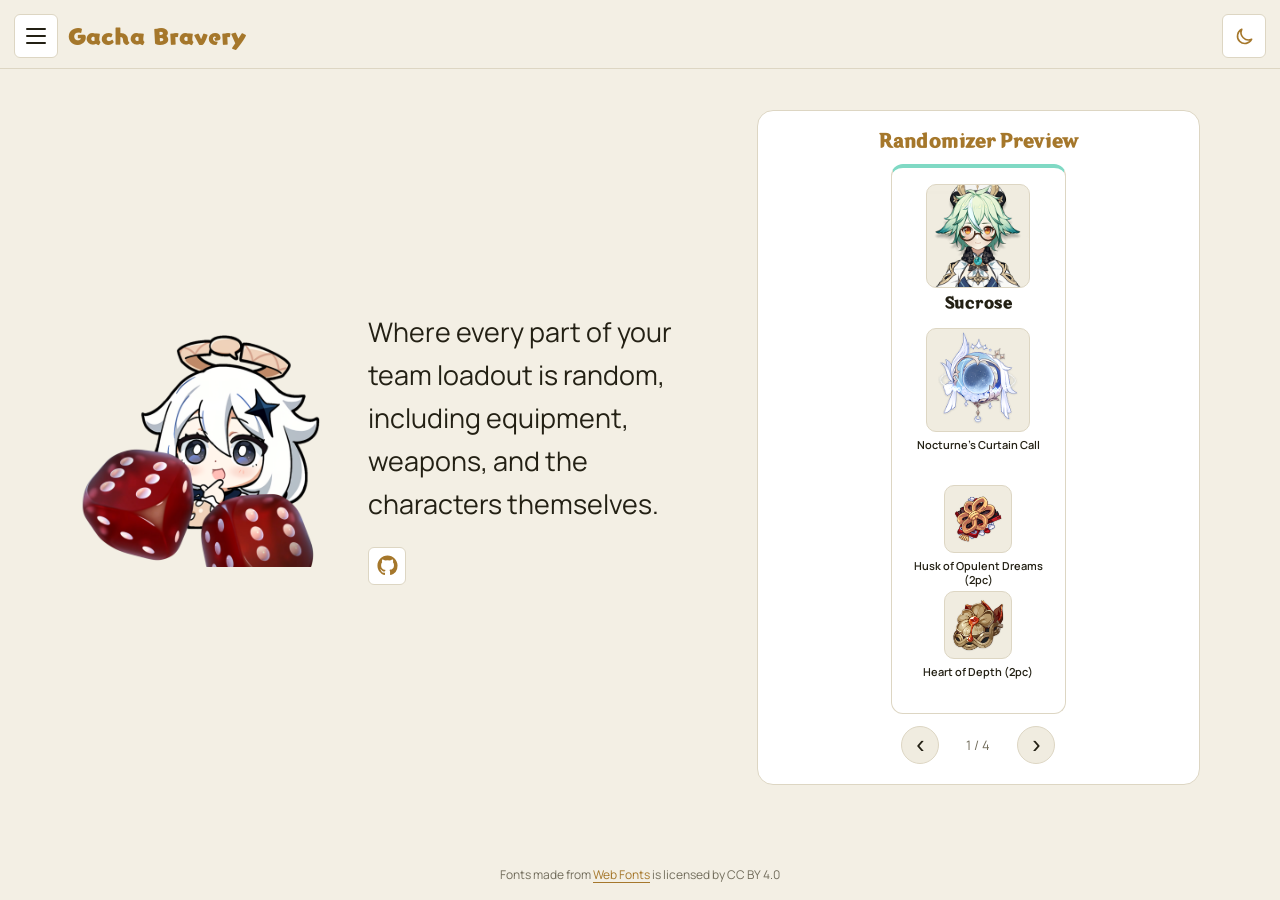
==== commit 00a4f314: "3/11/26 Changelog" ====
--- a/index.html
+++ b/index.html
@@ -49,7 +49,6 @@
   <section class="landing-carousel" aria-label="Randomizer result preview">
     <div class="preview-heading">
       <h2>Randomizer Preview</h2>
-      <p>Example results from a Genshin team roll</p>
     </div>
     <div class="preview-stage" id="preview-stage" aria-live="polite"></div>
     <div class="preview-controls">
--- a/styles.css
+++ b/styles.css
@@ -78,15 +78,17 @@
 .thumb .check{position:absolute; top:3px; right:3px; width:16px; height:16px; border-radius:50%; background:var(--accent,var(--gold)); color:#12141c; font-size:10px; font-weight:700; display:none; align-items:center; justify-content:center;}
 .item-card.on .thumb .check{display:flex;}
 .item-label{font-size:10.5px; text-align:center; line-height:1.2; color:var(--text); max-width:80px;}
-.controls{display:flex; flex-wrap:wrap; gap:14px; align-items:center; justify-content:center; margin:22px 0;}
+.controls{display:flex; flex-wrap:wrap; gap:14px; align-items:center; justify-content:center; margin:18px 0 12px;}
 .stepper{display:flex; align-items:center; gap:10px; background:var(--surface); border:1px solid var(--line); border-radius:20px; padding:6px 14px;}
 .stepper button{width:26px; height:26px; border-radius:50%; border:1px solid var(--line); background:var(--surface2); color:var(--text); font-size:15px; cursor:pointer;}
 .toggle-row{display:flex; align-items:center; gap:7px; font-size:13px; color:var(--muted);}
 .toggle-row input{accent-color:var(--gold);}
-.roll-btn{display:block; margin:0 auto 20px; font-family:'HYWenHei',serif; font-weight:700; font-size:18px; letter-spacing:.03em; background:var(--gold); color:#1a1408; border:none; padding:14px 40px; border-radius:30px; cursor:pointer; box-shadow:0 6px 18px var(--gold-soft);}
+.roll-btn{display:block; margin:0 auto 10px; font-family:'HYWenHei',serif; font-weight:700; font-size:18px; letter-spacing:.03em; background:var(--gold); color:#1a1408; border:none; padding:14px 40px; border-radius:30px; cursor:pointer; box-shadow:0 6px 18px var(--gold-soft);}
 .roll-btn:active{transform:translateY(1px);}
 #msg{text-align:center; color:var(--muted); font-size:14px; min-height:15px; margin-bottom:10px;}
-#results{display:grid; grid-template-columns:repeat(auto-fit,minmax(145px,max-content)); gap:14px; justify-content:center;}
+.result-stage{display:flex; min-height:574px; align-items:center; justify-content:center; padding:10px 0;}
+#results{display:grid; width:100%; min-height:550px; grid-template-columns:repeat(auto-fit,minmax(145px,max-content)); align-content:center; gap:14px; justify-content:center;}
+#results:empty::before{content:'Your rolled party will appear here'; color:var(--muted); font-size:14px;}
 .result-card{background:var(--surface); border:1px solid var(--line); border-top:4px solid var(--elc,var(--gold)); border-radius:12px; padding:16px 10px; min-width:0; width:175px; max-width:100%; height:550px; display:flex; flex-direction:column; align-items:center; position:relative; animation:result-card-reveal .42s cubic-bezier(.2,.75,.3,1) both; animation-delay:var(--reveal-delay,0ms);}
 @keyframes result-card-reveal{from{opacity:0; transform:translateY(14px) scale(.97);}to{opacity:1; transform:translateY(0) scale(1);}}
 @media (prefers-reduced-motion:reduce){.result-card{animation:none;}}
@@ -119,6 +121,7 @@
 footer + footer{margin-top:6px;}
 footer:last-child{margin-top:12px;}
 .landing-page{display:flex; flex-direction:column; min-height:100vh; padding:0;}
+body::before{position:fixed; z-index:15; inset:0 0 auto; height:69px; background:var(--bg); content:""; pointer-events:none;}
 .game-sidebar{position:fixed; z-index:20; inset:0 auto 0 0; width:min(280px,85vw); padding:76px 18px 24px; background:var(--surface); border-right:1px solid var(--line); box-shadow:12px 0 32px #0003; transform:translateX(-105%); visibility:hidden; transition:transform .22s ease,visibility .22s;}
 .sidebar-open .game-sidebar{transform:translateX(0); visibility:visible;}
 .sidebar-toggle{position:fixed; z-index:30; top:14px; left:14px; display:grid; align-content:center; justify-items:center; gap:5px; width:44px; height:44px; padding:0; border:1px solid var(--line); border-radius:6px; background:var(--surface); color:var(--text); cursor:pointer;}
@@ -139,6 +142,22 @@
 .game-link{display:flex; align-items:center; width:100%; min-height:46px; padding:0 13px; border:1px solid transparent; border-radius:6px; background:transparent; color:var(--text); font:600 14px 'Manrope',system-ui,sans-serif; text-align:left; text-decoration:none; cursor:pointer;}
 .game-link[href]:hover,.game-link[href]:focus-visible{background:var(--surface2); border-color:var(--line);}
 .game-link:disabled{color:var(--muted); cursor:not-allowed; opacity:.6;}
+.collection-dock{position:fixed; z-index:18; top:50%; left:12px; display:grid; gap:12px; transform:translateY(-50%);}
+.collection-launcher{position:relative; display:flex; width:50px; height:50px; align-items:center; justify-content:center; padding:0; overflow:visible; border:2px solid var(--gold); border-radius:50%; background:var(--surface); box-shadow:0 4px 14px #0005; cursor:pointer; transition:transform .15s ease,border-color .15s ease,opacity .15s ease;}
+.collection-launcher:hover,.collection-launcher:focus-visible,.collection-launcher[aria-expanded="true"]{transform:scale(1.08); border-color:var(--text); outline-color:var(--gold);}
+.collection-launcher img{width:100%; height:100%; border-radius:50%; object-fit:cover;}
+.launcher-count{position:absolute; right:-5px; bottom:-4px; padding:2px 4px; border:1px solid var(--line); border-radius:10px; background:var(--surface); color:var(--text); font-size:8px; line-height:1.1; white-space:nowrap;}
+.collection-popout{position:fixed; z-index:17; top:50%; left:76px; width:min(690px,calc(100vw - 92px)); max-height:min(82vh,900px); margin:0; padding:16px; overflow:auto; transform:translateY(-50%); box-shadow:0 14px 42px #0008;}
+.collection-popout[hidden]{display:none;}
+.collection-heading{display:flex; align-items:center; justify-content:space-between; gap:12px; margin-bottom:12px; padding-bottom:10px; border-bottom:1px solid var(--line);}
+.collection-heading h2{margin:0; font:600 17px 'HYWenHei',serif;}
+.collection-heading .count{font:500 12px 'Manrope',sans-serif; color:var(--muted);}
+.popout-close{width:30px; height:30px; flex:0 0 30px; border:1px solid var(--line); border-radius:50%; background:var(--surface2); color:var(--text); font-size:20px; line-height:1; cursor:pointer;}
+.popout-close:hover,.popout-close:focus-visible{border-color:var(--gold); outline-color:var(--gold);}
+.collection-filters{display:flex; flex-wrap:wrap; gap:10px; margin-bottom:14px;}
+.collection-filters label{display:grid; gap:4px; color:var(--muted); font-size:11px; font-weight:700;}
+.collection-filters select{min-width:140px; padding:7px 28px 7px 9px; border:1px solid var(--line); border-radius:7px; background:var(--surface2); color:var(--text); font:500 12px 'Manrope',sans-serif;}
+.collection-popout .group:first-child{margin-top:0;}
 .landing-main{display:grid; flex:1; grid-template-columns:minmax(0,1.15fr) minmax(290px,.85fr); align-items:center; gap:clamp(32px,6vw,88px); width:min(1200px,100%); min-width:0; min-height:0; margin:0 auto; padding:90px 40px 32px;}
 .landing-copy{display:flex; align-items:center; gap:clamp(22px,4vw,48px); min-width:0;}
 .landing-logo{width:clamp(150px,19vw,240px); height:auto; flex:0 0 auto; object-fit:contain;}
@@ -180,5 +199,33 @@
   .landing-carousel{width:min(100%,360px); justify-self:center; padding:16px 12px;}
   .genshin-layout{grid-template-columns:1fr;}
   .roll-history{position:static; max-height:340px;}
+  body.genshin-page header{margin-bottom:12px;}
+  .result-stage{min-height:0; padding:4px 0 0;}
+  .result-stage.has-results .collection-launcher{opacity:.25;}
+  #results{grid-template-columns:repeat(4,minmax(0,1fr)); min-height:380px; gap:5px; justify-content:stretch;}
+  .controls{margin:10px 0 8px;}
+  .result-card,.result-card.combo-result{width:100%; height:380px; padding:8px 3px; border-radius:8px;}
+  .result-card .result-head{height:78px; gap:4px;}
+  .result-card .result-head .result-icon{max-width:62px; border-radius:7px;}
+  .result-card h3{font-size:10px; overflow-wrap:anywhere;}
+  .result-card .weapon-result,.result-card.combo-result .weapon-result{height:128px;}
+  .result-card .artifact-result{height:112px; padding-bottom:8px;}
+  .result-card.combo-result .artifact-result{height:142px; padding-bottom:0;}
+  .result-card .result-item{gap:3px; font-size:8px;}
+  .result-card .result-item b{min-height:0; font-size:8px; line-height:1.15;}
+  .result-card .weapon-result .result-icon,.result-card .artifact-group .result-icon{max-width:60px;}
+  .result-card .artifact-group{gap:3px;}
+  .result-card .artifact-group .result-item{width:calc(50% - 2px);}
+  .result-card .artifact-group.combo{gap:3px;}
+  .result-card .artifact-group.combo .result-icon{max-width:40px;}
+  .result-card .note{left:3px; right:3px; bottom:4px; font-size:7px; line-height:1.15;}
+  .collection-dock{left:8px; gap:9px;}
+  .collection-launcher{width:44px; height:44px;}
+  .collection-popout{left:62px; width:calc(100vw - 72px); max-height:82vh; padding:12px;}
+}
+@media(min-width:901px){
+  .result-stage{display:grid; grid-template-columns:50px minmax(0,1fr); align-items:start; gap:12px;}
+  .collection-dock{position:static; grid-column:1; grid-row:1; align-self:start; justify-self:start; transform:none;}
+  .collection-popout{right:auto; left:calc((100vw - min(1100px,100vw - 36px))/2 + 74px); width:min(690px,calc(100vw - 450px));}
 }
 @media(prefers-reduced-motion:reduce){.game-sidebar{transition:none;}}
